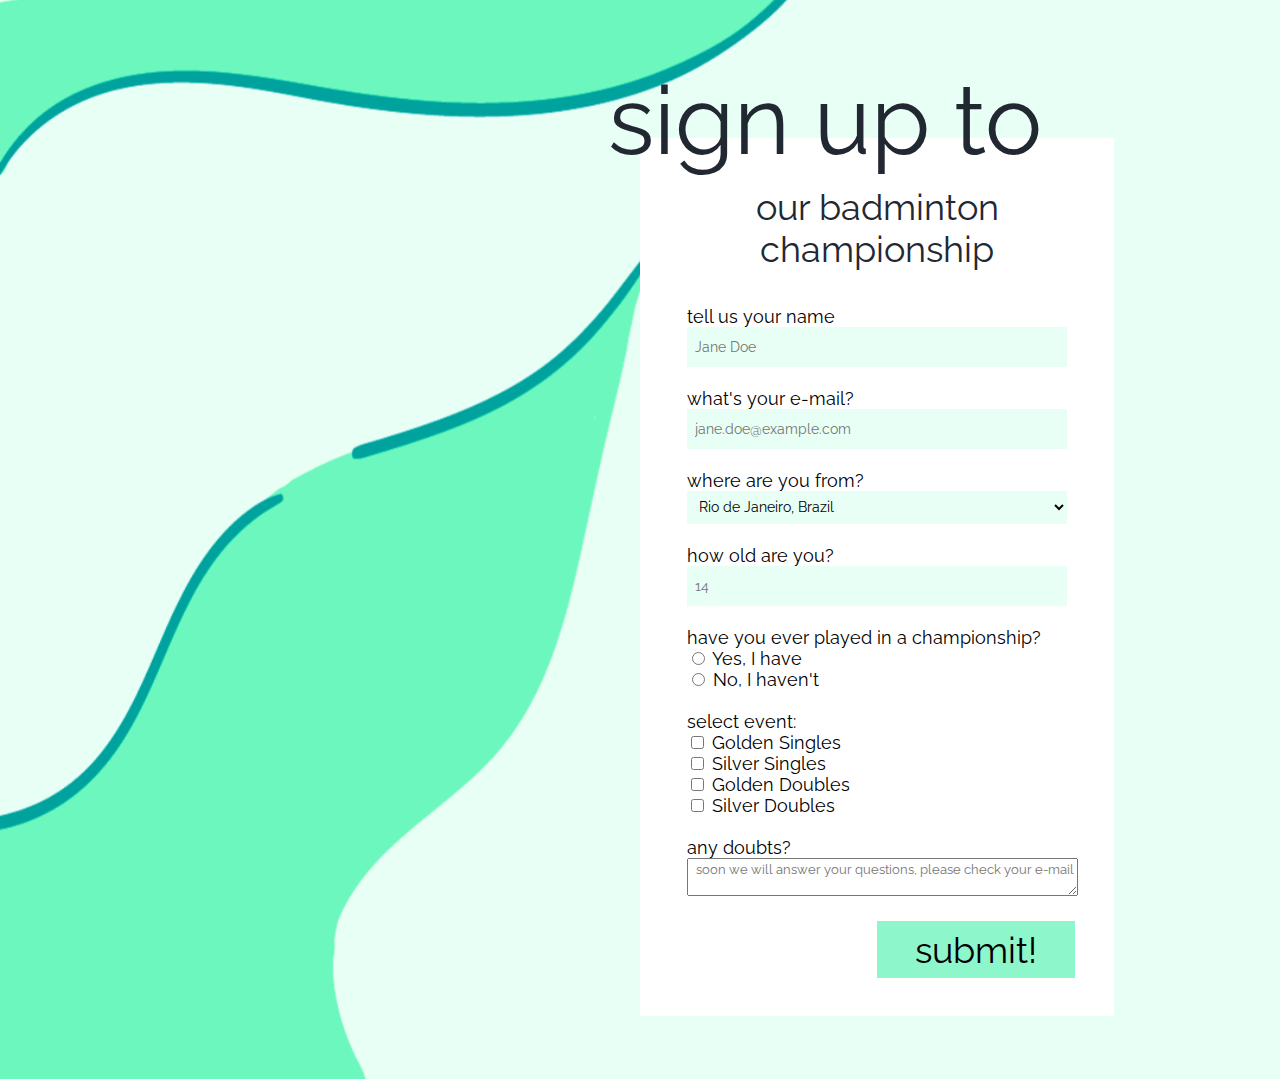
==== Survey Form/index.html @ 9dd52c79 "Survey form started" ====
<!doctype html>
<html lang="pt-br">

<head>
    <link rel="stylesheet" type="text/css" href="resources/css/style.css">
    <link href='https://fonts.googleapis.com/css?family=Raleway' rel='stylesheet'>
    <title>Badminton Championship sign up</title>
</head>

<body>
    <div class="div-badminton">
        <h1 id="title">sign up to</h1>

        <div class="div-form">
            <p id="description">
                our badminton championship
            </p>
            <form name="signup" id="survey-form">
                <label for="name-label">tell us your name</label><br>
                <input type="text" id="name" name="name" placeholder="Jane Doe"><br><br>
                    
                <label for="email-label">what's your e-mail?</label><br>
                <input type="email" id="email" name="email" placeholder="jane.doe@example.com"><br><br>
                    
                <label for="origin-label">where are you from?</label><br>
                <select id="dropdown" name="origin" placeholder="Rio de Janeiro, Brazil"><br>
                    <option value="Rio">Rio de Janeiro, Brazil</option>
                    <option value="NYC">New York, USA</option>
                    <option value="Oslo">Oslo, Norway</option>
                    <option value="Bali">Bali, Indonesia</option>
                    </select><br><br>
                    
                <label for="number-label">how old are you?</label><br>
                <input type="number" id="number" name="number" min="14" max="60" placeholder="14"><br><br>
                    
                <label for="event-label">have you ever played in a championship?</label><br>
                <input type="radio" id="y" name="y" value="y">
                <label for="y-label">Yes, I have</label><br>
                <input type="radio" id="n" name="n" value="n">
                <label for="n-label">No, I haven't</label><br><br>
                    
                <label for="event-label">select event:</label><br>
                <input type="checkbox" id="gs" name="gs" value="gs">
                <label for="gs-label">Golden Singles</label><br>
                <input type="checkbox" id="ss" name="ss" value="ss">
                <label for="ss-label">Silver Singles</label><br>
                <input type="checkbox" id="gd" name="gd" value="gd">
                <label for="gd-label">Golden Doubles</label><br>
                <input type="checkbox" id="sd" name="sd" value="sd">
                <label for="sd-label">Silver Doubles</label><br><br>
                    
                <label for="comment-label">any doubts?</label><br>
                <textarea id="dbt" name="dbt" placeholder="soon we will answer your questions, please check your e-mail"></textarea>
                <br><br>
                    
                <button type="button" id="submit">submit!</button>

            </form>
        </div>
    </div>

</body>
---- Survey Form/resources/css/style.css ----
body {
    background-color: #E8FFF5;
    background-image: url(../images/bg.svg);
    background-position: right-top;
    background-size: cover;
    background-repeat: no-repeat;
}

h1 {
    font-family: Raleway;
    font-size: 96px;
    font-weight: normal;
    color: #222831;
    margin-bottom: -6%;
    margin-left: -5%;
}

p {
    font-family: Raleway;
    font-size: 36px;
    font-weight: normal;
    color: #222831;
    padding-top: 10%;
    text-align: center;
    margin-top: 0;
}

.div-form {
    background-color: white;
    width: 75%;
    height: auto;
    padding-top: 0;
    margin-bottom: 10%;
}

.div-badminton {
    width: 50%;
    height: auto;
    margin-left: 50%;
}

form {
    padding-left: 10%;
    padding-right: 10%;
    font-family: Raleway;
    font-size: 18px;
}

input {
    background-color: #E8FFF5;
    font-family: Raleway;
    text-align: left;
    font-size: 14px;
    padding: 2% 2% 2% 2%;
    box-sizing: border-box;
    border: none;
}

input#name {
    width: 100%;
    max-width: 475px;
    height: 40px;;
}

input#email {
    width: 100%;
    max-width: 475px;
    height: 40px;;
}

input#number {
    width: 100%;
    max-width: 475px;
    height: 40px;;
}

textarea {
    font-family: Raleway;
    padding-left: 2%;
    width: 100%;
    max-width: 475px;
}

select {
    font-family: Raleway;
    font-size: 14px;
    padding-left: 2%;
    background-color: #E8FFF5;
    padding-top: 2%;
    padding-bottom: 2%;
}

select#dropdown {
    background-color: #E8FFF5;
    width: 100%;
    max-width: 475px;
    border: none;
}

button {
    font-family: Raleway;
    font-size: 36px;
    background-color: #8EF6CB;
    padding: 2% 10% 2% 10%;
    margin-left: 50%;
    margin-bottom: 10%;
    border: none;
}

button:hover {
    transition: background-color 0.5s ease-in-out;
    background-color: #00A29D;
    color: #F4F4F4;
}
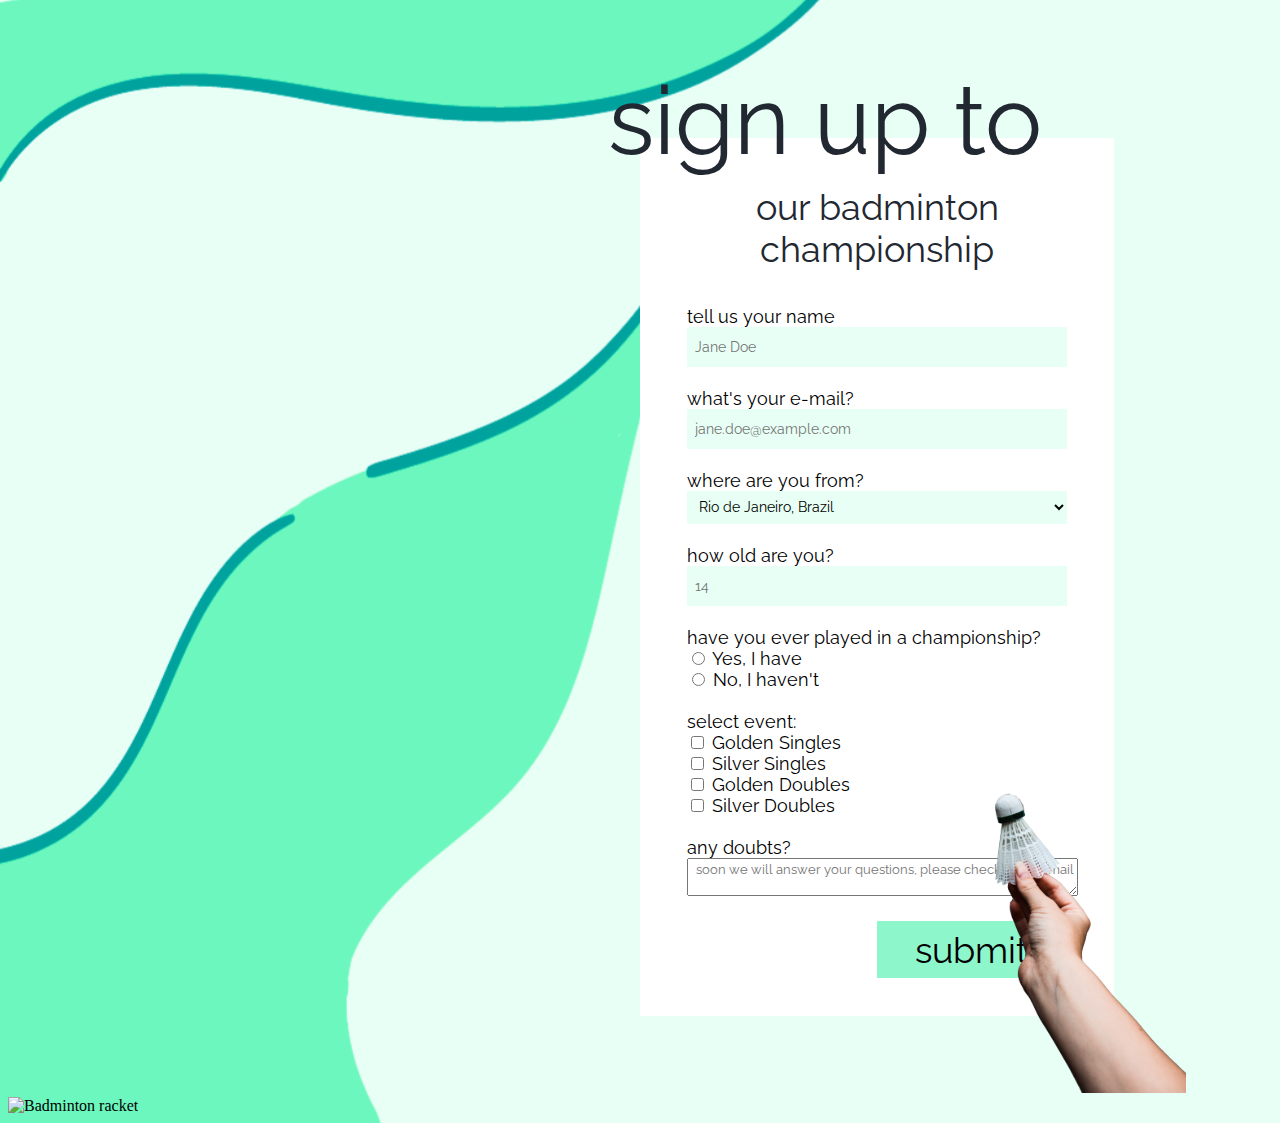
==== commit 093cb86d: "Survey Form with images" ====
--- a/Survey Form/index.html
+++ b/Survey Form/index.html
@@ -16,47 +16,54 @@
                 our badminton championship
             </p>
             <form name="signup" id="survey-form">
-                <label for="name-label">tell us your name</label><br>
-                <input type="text" id="name" name="name" placeholder="Jane Doe"><br><br>
+                <label for="name-label" id="name-label">tell us your name</label><br>
+                <input type="text" id="name" name="name" placeholder="Jane Doe" required><br><br>
                     
-                <label for="email-label">what's your e-mail?</label><br>
-                <input type="email" id="email" name="email" placeholder="jane.doe@example.com"><br><br>
+                <label for="email-label" id="email-label">what's your e-mail?</label><br>
+                <input type="email" id="email" name="email" placeholder="jane.doe@example.com" required><br><br>
                     
-                <label for="origin-label">where are you from?</label><br>
+                <label for="origin-label" class="origin">where are you from?<br>
                 <select id="dropdown" name="origin" placeholder="Rio de Janeiro, Brazil"><br>
                     <option value="Rio">Rio de Janeiro, Brazil</option>
                     <option value="NYC">New York, USA</option>
                     <option value="Oslo">Oslo, Norway</option>
                     <option value="Bali">Bali, Indonesia</option>
-                    </select><br><br>
+                    </select><br><br></label>
                     
-                <label for="number-label">how old are you?</label><br>
+                <label for="number-label" id="number-label">how old are you?</label><br>
                 <input type="number" id="number" name="number" min="14" max="60" placeholder="14"><br><br>
                     
-                <label for="event-label">have you ever played in a championship?</label><br>
-                <input type="radio" id="y" name="y" value="y">
+                <label for="played-label">have you ever played in a championship?</label><br>
+                <input type="radio" id="y" name="yn" value="y">
                 <label for="y-label">Yes, I have</label><br>
-                <input type="radio" id="n" name="n" value="n">
+                <input type="radio" id="n" name="yn" value="n">
                 <label for="n-label">No, I haven't</label><br><br>
+                
                     
-                <label for="event-label">select event:</label><br>
-                <input type="checkbox" id="gs" name="gs" value="gs">
-                <label for="gs-label">Golden Singles</label><br>
-                <input type="checkbox" id="ss" name="ss" value="ss">
-                <label for="ss-label">Silver Singles</label><br>
-                <input type="checkbox" id="gd" name="gd" value="gd">
-                <label for="gd-label">Golden Doubles</label><br>
-                <input type="checkbox" id="sd" name="sd" value="sd">
-                <label for="sd-label">Silver Doubles</label><br><br>
-                    
+                <label for="event-label">select event:<br>
+                    <input type="checkbox" id="gs" name="gs" value="gs">
+                    <span for="gs-label">Golden Singles</span><br>
+                    <input type="checkbox" id="ss" name="ss" value="ss">
+                    <span for="ss-label">Silver Singles</span><br>
+                    <input type="checkbox" id="gd" name="gd" value="gd">
+                    <span for="gd-label">Golden Doubles</span><br>
+                    <input type="checkbox" id="sd" name="sd" value="sd">
+                    <span for="sd-label">Silver Doubles</span><br><br>
+                </label>
+
                 <label for="comment-label">any doubts?</label><br>
                 <textarea id="dbt" name="dbt" placeholder="soon we will answer your questions, please check your e-mail"></textarea>
                 <br><br>
                     
-                <button type="button" id="submit">submit!</button>
+                <button type="submit" id="submit" value="submit">submit!</button>
 
             </form>
         </div>
+
+        <img id="peteca" class="peteca" src="resources/images/peteca.svg" alt="Badminton shuttlecock">
+    </div>
+    <div class="racket">
+        <img src="resources/images/raquete.svg" id="raquete" class="raquete" alt="Badminton racket">
     </div>
 
 </body>--- a/Survey Form/resources/css/style.css
+++ b/Survey Form/resources/css/style.css
@@ -1,4 +1,4 @@
-
+/* the background image is here */
 body {
     background-color: #E8FFF5;
     background-image: url(../images/bg.svg);
@@ -26,6 +26,7 @@
     margin-top: 0;
 }
 
+/* white div with form */
 .div-form {
     background-color: white;
     width: 75%;
@@ -40,6 +41,7 @@
     margin-left: 50%;
 }
 
+/* beginning of the form */
 form {
     padding-left: 10%;
     padding-right: 10%;
@@ -112,4 +114,16 @@
     transition: background-color 0.5s ease-in-out;
     background-color: #00A29D;
     color: #F4F4F4;
+}
+/* end of the form */
+
+/* images */
+img#peteca {
+    margin-left: 55%;
+    margin-top: -50%;
+    
+}
+
+img#raquete {
+    margin-top: -50%;
 }